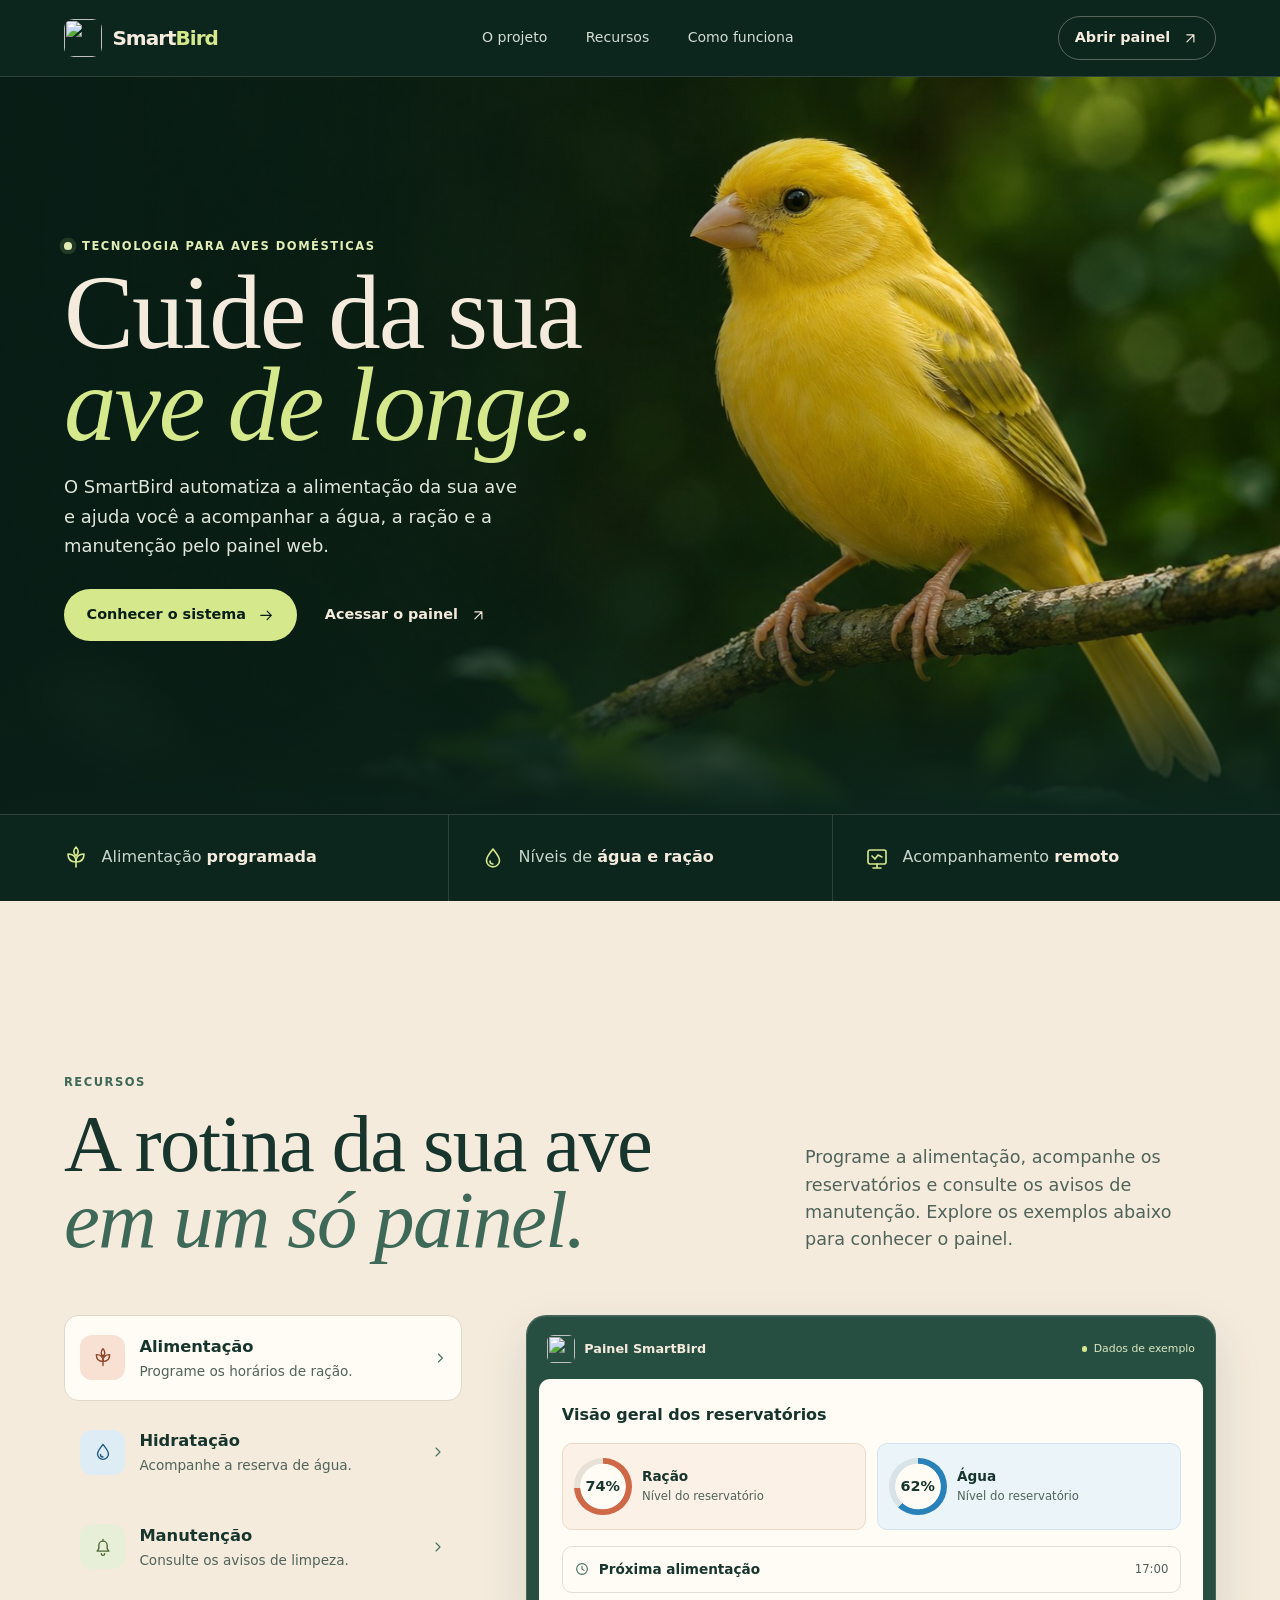
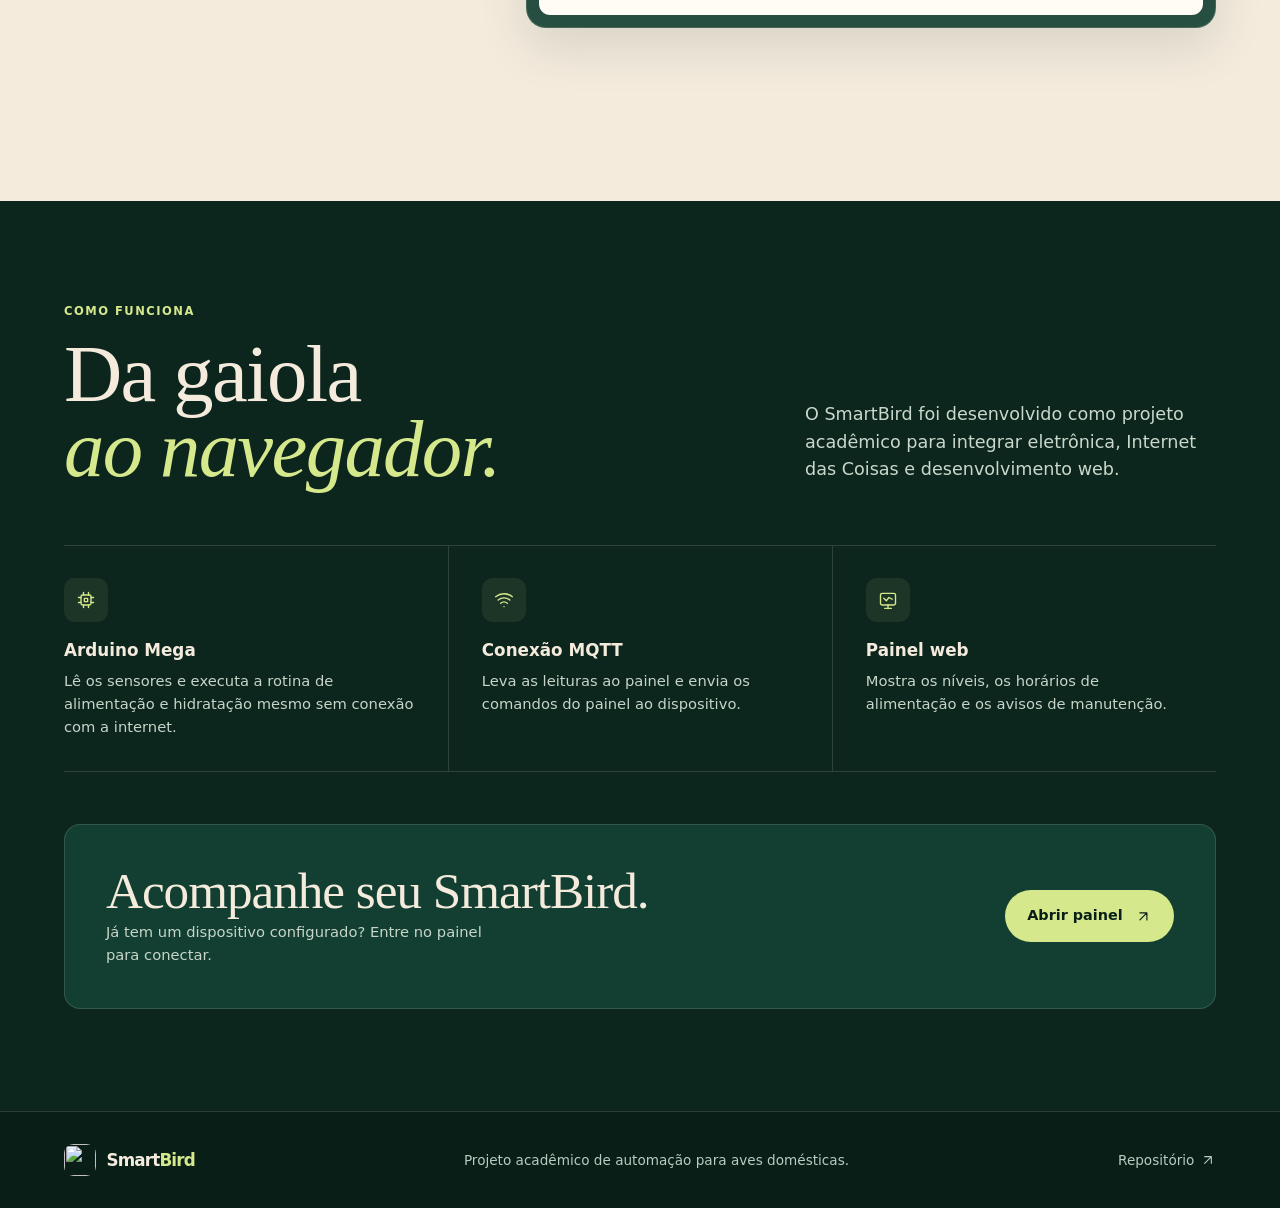
==== landingpage/index.html @ 2904a11d "Criação da landing page" ====
<!doctype html>
<html lang="pt-BR" data-type="product">
<head>
  <meta charset="utf-8">
  <meta name="viewport" content="width=device-width, initial-scale=1">
  <meta name="theme-color" content="#0c251d">
  <meta name="page-type" content="product">
  <meta name="site-kind" content="tech">
  <meta name="description" content="Conheça o SmartBird, um projeto de automação e monitoramento para aves domésticas com alimentação programada e acompanhamento dos reservatórios pelo painel web.">
  <meta property="og:title" content="SmartBird — Automação para aves domésticas">
  <meta property="og:description" content="Automação de alimentação, hidratação e monitoramento para aves domésticas.">
  <meta property="og:type" content="website">
  <meta property="og:image" content="./canario.jpg">
  <title>SmartBird — Automação para aves domésticas</title>
  <link rel="icon" href="../Sistema_Web/Logo_SmartBird_web.jpg" type="image/jpeg">
  <link rel="stylesheet" href="./landing.css">
  <script src="./landing.js" defer></script>
</head>
<body>
  <svg class="icon-library" xmlns="http://www.w3.org/2000/svg" aria-hidden="true">
    <symbol id="icon-up-right" viewBox="0 0 24 24"><path d="M7 17 17 7M7 7h10v10"/></symbol>
    <symbol id="icon-right" viewBox="0 0 24 24"><path d="M4 12h15m-6-6 6 6-6 6"/></symbol>
    <symbol id="icon-down" viewBox="0 0 24 24"><path d="M12 4v15m-6-6 6 6 6-6"/></symbol>
    <symbol id="icon-chevron" viewBox="0 0 24 24"><path d="m9 6 6 6-6 6"/></symbol>
    <symbol id="icon-feed" viewBox="0 0 24 24"><path d="M12 21v-5m0 0C6.5 16 4 12.5 4 8c4.5 0 8 2.5 8 8Zm0 0c0-5.5 3.5-8 8-8 0 4.5-2.5 8-8 8Zm0-6c-2.8-2.8-2.8-6 0-9 2.8 3 2.8 6.2 0 9Z"/></symbol>
    <symbol id="icon-water" viewBox="0 0 24 24"><path d="M12 3c3.2 4.1 6.5 7.6 6.5 11.4a6.5 6.5 0 0 1-13 0C5.5 10.6 8.8 7.1 12 3Z"/><path d="M9 15a3 3 0 0 0 3 3"/></symbol>
    <symbol id="icon-screen" viewBox="0 0 24 24"><rect x="3" y="4" width="18" height="14" rx="2"/><path d="M8 22h8m-4-4v4M7 10l3 3 3-4 4 2"/></symbol>
    <symbol id="icon-bell" viewBox="0 0 24 24"><path d="M5 17h14l-2-3v-4a5 5 0 0 0-10 0v4l-2 3Zm5 3a2 2 0 0 0 4 0M12 3v2"/></symbol>
    <symbol id="icon-clock" viewBox="0 0 24 24"><circle cx="12" cy="12" r="8"/><path d="M12 8v4l3 2"/></symbol>
    <symbol id="icon-board" viewBox="0 0 24 24"><rect x="6" y="6" width="12" height="12" rx="2"/><rect x="10" y="10" width="4" height="4" rx=".5"/><path d="M9 3v3m6-3v3m-6 12v3m6-3v3M3 9h3m-3 6h3m12-6h3m-3 6h3"/></symbol>
    <symbol id="icon-signal" viewBox="0 0 24 24"><path d="M2 8a16 16 0 0 1 20 0M5 12a11 11 0 0 1 14 0m-11 4a6 6 0 0 1 8 0m-4 4h.01"/></symbol>
  </svg>

  <a class="skip-link" href="#conteudo">Ir para o conteúdo</a>
  <header class="site-header" id="inicio">
    <div class="wrap header-wrap">
      <a class="brand" href="#inicio" aria-label="SmartBird, início">
        <img src="../Sistema_Web/Logo_SmartBird_web.jpg" alt="" width="38" height="38">
        <span>Smart<span>Bird</span></span>
      </a>
      <button class="menu-toggle" id="menu-toggle" type="button" aria-expanded="false" aria-controls="site-nav" aria-label="Menu de navegação">
        <span></span><span></span>
      </button>
      <nav class="site-nav" id="site-nav" aria-label="Navegação principal">
        <a href="#inicio">O projeto</a>
        <a href="#recursos">Recursos</a>
        <a href="#como-funciona">Como funciona</a>
      </nav>
      <a class="button button-outline header-action" href="../Sistema_Web/index.html" target="_blank" rel="noopener">
        Abrir painel <svg class="icon" aria-hidden="true"><use href="#icon-up-right"/></svg>
      </a>
    </div>
  </header>

  <main id="conteudo" tabindex="-1">
    <section class="hero" aria-labelledby="titulo">
      <div class="hero-main">
        <div class="hero-art">
          <img src="./canario.jpg" alt="Canário amarelo pousado em um galho" width="1536" height="1024" fetchpriority="high">
        </div>
        <div class="wrap hero-layout">
          <div class="hero-copy" data-enter>
            <p class="eyebrow hero-eyebrow"><span aria-hidden="true"></span> Tecnologia para aves domésticas</p>
            <h1 id="titulo">Cuide da sua <em>ave de longe.</em></h1>
            <p class="hero-description">O SmartBird automatiza a alimentação da sua ave e ajuda você a acompanhar a água, a ração e a manutenção pelo painel web.</p>
            <div class="hero-actions">
              <a class="button button-primary" href="#recursos">
                <span class="button-label"><span>Conhecer o sistema</span><span aria-hidden="true">Conhecer o sistema</span></span>
                <svg class="icon" aria-hidden="true"><use href="#icon-right"/></svg>
              </a>
              <a class="button button-text" href="../Sistema_Web/index.html" target="_blank" rel="noopener">
                Acessar o painel <svg class="icon" aria-hidden="true"><use href="#icon-up-right"/></svg>
              </a>
            </div>
          </div>
        </div>
      </div>
      <div class="hero-summary">
        <ul class="wrap summary-list" aria-label="Principais recursos">
          <li><svg class="icon" aria-hidden="true"><use href="#icon-feed"/></svg><span>Alimentação <strong>programada</strong></span></li>
          <li><svg class="icon" aria-hidden="true"><use href="#icon-water"/></svg><span>Níveis de <strong>água e ração</strong></span></li>
          <li><svg class="icon" aria-hidden="true"><use href="#icon-screen"/></svg><span>Acompanhamento <strong>remoto</strong></span></li>
        </ul>
      </div>
    </section>

    <section class="resources" id="recursos" aria-labelledby="recursos-titulo">
      <div class="wrap">
        <div class="section-intro">
          <div>
            <p class="eyebrow section-eyebrow">Recursos</p>
            <h2 id="recursos-titulo">A rotina da sua ave<br><em>em um só painel.</em></h2>
          </div>
          <p>Programe a alimentação, acompanhe os reservatórios e consulte os avisos de manutenção. Explore os exemplos abaixo para conhecer o painel.</p>
        </div>

        <div class="showcase">
          <div class="feature-tabs" data-demo-tablist role="tablist" aria-label="Recursos em demonstração" aria-orientation="vertical">
            <button class="feature-tab" id="tab-alimentacao" type="button" data-demo-tab role="tab" aria-selected="true" aria-controls="demo-alimentacao">
              <span class="feature-icon feature-food"><svg class="icon" aria-hidden="true"><use href="#icon-feed"/></svg></span>
              <span class="feature-text"><strong>Alimentação</strong><span>Programe os horários de ração.</span></span>
              <svg class="icon feature-arrow" aria-hidden="true"><use href="#icon-chevron"/></svg>
            </button>
            <button class="feature-tab" id="tab-hidratacao" type="button" data-demo-tab role="tab" aria-selected="false" aria-controls="demo-hidratacao" tabindex="-1">
              <span class="feature-icon feature-water"><svg class="icon" aria-hidden="true"><use href="#icon-water"/></svg></span>
              <span class="feature-text"><strong>Hidratação</strong><span>Acompanhe a reserva de água.</span></span>
              <svg class="icon feature-arrow" aria-hidden="true"><use href="#icon-chevron"/></svg>
            </button>
            <button class="feature-tab" id="tab-manutencao" type="button" data-demo-tab role="tab" aria-selected="false" aria-controls="demo-manutencao" tabindex="-1">
              <span class="feature-icon feature-care"><svg class="icon" aria-hidden="true"><use href="#icon-bell"/></svg></span>
              <span class="feature-text"><strong>Manutenção</strong><span>Consulte os avisos de limpeza.</span></span>
              <svg class="icon feature-arrow" aria-hidden="true"><use href="#icon-chevron"/></svg>
            </button>
          </div>

          <div class="demo-frame liquid-glass">
            <div class="demo-header">
              <div class="demo-brand"><img src="../Sistema_Web/Logo_SmartBird_web.jpg" alt="" width="28" height="28"> Painel SmartBird</div>
              <span class="demo-badge"><span aria-hidden="true"></span> Dados de exemplo</span>
            </div>

            <div class="demo-panel" id="demo-alimentacao" role="tabpanel" aria-labelledby="tab-alimentacao" tabindex="0">
              <h3>Visão geral dos reservatórios</h3>
              <div class="meters">
                <div class="meter meter-food">
                  <span class="meter-ring" style="--level: 74%">74%</span>
                  <div><strong>Ração</strong><span>Nível do reservatório</span></div>
                </div>
                <div class="meter meter-water">
                  <span class="meter-ring" style="--level: 62%">62%</span>
                  <div><strong>Água</strong><span>Nível do reservatório</span></div>
                </div>
              </div>
              <div class="demo-event">
                <svg class="icon" aria-hidden="true"><use href="#icon-clock"/></svg>
                <strong>Próxima alimentação</strong><span>17:00</span>
              </div>
            </div>

            <div class="demo-panel" id="demo-hidratacao" role="tabpanel" aria-labelledby="tab-hidratacao" tabindex="0" hidden>
              <h3>Reservatório de água</h3>
              <div class="meter meter-water meter-wide">
                <span class="meter-ring" style="--level: 62%">62%</span>
                <div><strong>Água disponível</strong><span>Nível medido pelo sensor</span></div>
              </div>
              <div class="demo-event">
                <svg class="icon" aria-hidden="true"><use href="#icon-water"/></svg>
                <strong>Hidratação automática</strong><span>Ativa</span>
              </div>
            </div>

            <div class="demo-panel" id="demo-manutencao" role="tabpanel" aria-labelledby="tab-manutencao" tabindex="0" hidden>
              <h3>Avisos de manutenção</h3>
              <div class="meter meter-wide">
                <span class="feature-icon feature-care"><svg class="icon" aria-hidden="true"><use href="#icon-bell"/></svg></span>
                <div><strong>Limpeza do reservatório</strong><span>Lembrete de manutenção da água</span></div>
              </div>
              <div class="demo-event">
                <svg class="icon" aria-hidden="true"><use href="#icon-clock"/></svg>
                <strong>Status do lembrete</strong><span>Pendente</span>
              </div>
            </div>
          </div>
        </div>
      </div>
    </section>

    <section class="architecture" id="como-funciona" aria-labelledby="arquitetura-titulo">
      <div class="wrap">
        <div class="section-intro">
          <div>
            <p class="eyebrow section-eyebrow">Como funciona</p>
            <h2 id="arquitetura-titulo">Da gaiola<br><em>ao navegador.</em></h2>
          </div>
          <p>O SmartBird foi desenvolvido como projeto acadêmico para integrar eletrônica, Internet das Coisas e desenvolvimento web.</p>
        </div>
        <ol class="architecture-flow">
          <li>
            <span class="flow-icon"><svg class="icon" aria-hidden="true"><use href="#icon-board"/></svg></span>
            <h3>Arduino Mega</h3>
            <p>Lê os sensores e executa a rotina de alimentação e hidratação mesmo sem conexão com a internet.</p>
          </li>
          <li>
            <span class="flow-icon"><svg class="icon" aria-hidden="true"><use href="#icon-signal"/></svg></span>
            <h3>Conexão MQTT</h3>
            <p>Leva as leituras ao painel e envia os comandos do painel ao dispositivo.</p>
          </li>
          <li>
            <span class="flow-icon"><svg class="icon" aria-hidden="true"><use href="#icon-screen"/></svg></span>
            <h3>Painel web</h3>
            <p>Mostra os níveis, os horários de alimentação e os avisos de manutenção.</p>
          </li>
        </ol>
        <div class="panel-cta">
          <div>
            <h3>Acompanhe seu SmartBird.</h3>
            <p>Já tem um dispositivo configurado? Entre no painel para conectar.</p>
          </div>
          <a class="button button-primary" href="../Sistema_Web/index.html" target="_blank" rel="noopener">
            <span class="button-label"><span>Abrir painel</span><span aria-hidden="true">Abrir painel</span></span>
            <svg class="icon" aria-hidden="true"><use href="#icon-up-right"/></svg>
          </a>
        </div>
      </div>
    </section>
  </main>

  <footer class="site-footer">
    <div class="wrap footer-wrap">
      <a class="brand" href="#inicio" aria-label="SmartBird, voltar ao início">
        <img src="../Sistema_Web/Logo_SmartBird_web.jpg" alt="" width="32" height="32" loading="lazy">
        <span>Smart<span>Bird</span></span>
      </a>
      <p>Projeto acadêmico de automação para aves domésticas.</p>
      <a class="footer-link" href="https://github.com/felipeduartep/SmartBird" target="_blank" rel="noopener">Repositório <svg class="icon" aria-hidden="true"><use href="#icon-up-right"/></svg></a>
    </div>
  </footer>
</body>
</html>
---- landingpage/landing.css ----
@font-face {
  font-family: 'Instrument Serif';
  font-style: normal;
  font-weight: 400;
  font-display: swap;
  src: url('./fonts/instrument-serif.woff2') format('woff2');
}

@font-face {
  font-family: 'Instrument Serif';
  font-style: italic;
  font-weight: 400;
  font-display: swap;
  src: url('./fonts/instrument-serif-italic.woff2') format('woff2');
}

@font-face {
  font-family: Inter;
  font-style: normal;
  font-weight: 400 700;
  font-display: swap;
  src: url('./fonts/inter.woff2') format('woff2');
}

:root {
  --forest: #123f32;
  --forest-dark: #0c251d;
  --forest-deep: #081e17;
  --green: #16a66a;
  --cream: #f4ebdd;
  --paper: #fffcf6;
  --orange: #f26a3d;
  --ink: #17352d;
  --muted: #50635a;
  --lime: #d5e88c;
  --line-light: #ded8ca;
  --line-dark: #f4ebdd26;
  --gutter: clamp(1.25rem, 5vw, 5rem);
  --display-font: 'Instrument Serif', Georgia, serif;
  --body-font: Inter, system-ui, sans-serif;
  --motion: 220ms cubic-bezier(.2, .75, .25, 1);
  color: var(--cream);
  background: var(--forest-dark);
  font: 400 100%/1.55 var(--body-font);
  font-synthesis: none;
}

*, *::before, *::after { box-sizing: border-box; }
html { scroll-behavior: smooth; }
body { margin: 0; }
img { display: block; max-width: 100%; }
button { font: inherit; }
a { color: inherit; text-decoration: none; }
h1, h2, h3, p, ul, ol { margin: 0; }
[hidden] { display: none !important; }
::selection { color: var(--forest-deep); background: var(--lime); }
:focus-visible { outline: 2px solid var(--orange); outline-offset: 5px; }

.wrap { width: min(100% - 2 * var(--gutter), 80rem); margin-inline: auto; }
.icon-library { position: absolute; width: 0; height: 0; overflow: hidden; }
.icon {
  width: 1.25rem;
  height: 1.25rem;
  flex: none;
  fill: none;
  stroke: currentColor;
  stroke-width: 1.65;
  stroke-linecap: round;
  stroke-linejoin: round;
}

.skip-link {
  position: fixed;
  z-index: 10;
  inset: 1rem auto auto 1rem;
  padding: .65rem 1rem;
  border-radius: .5rem;
  color: var(--forest-deep);
  background: var(--lime);
  transform: translateY(-180%);
}
.skip-link:focus { transform: none; }

.site-header { position: relative; z-index: 2; border-bottom: 1px solid var(--line-dark); }
.header-wrap { min-height: 4.75rem; display: flex; align-items: center; justify-content: space-between; gap: 2rem; }
.brand { display: inline-flex; align-items: center; gap: .65rem; min-height: 2.75rem; flex: none; font-size: 1.25rem; font-weight: 700; letter-spacing: -.05em; }
.brand img { border-radius: .6rem; }
.brand span span { color: var(--lime); }
.site-nav { display: flex; align-items: center; gap: clamp(1.25rem, 3vw, 2.8rem); font-size: .88rem; color: #d3ddd5; }
.site-nav a, .footer-link { position: relative; display: inline-flex; align-items: center; min-height: 2.75rem; }
.site-nav a::after, .footer-link::after {
  content: '';
  position: absolute;
  inset: auto 0 .5rem;
  height: 1px;
  background: currentColor;
  transform: scaleX(0);
  transform-origin: left;
  transition: transform var(--motion);
}
.site-nav a:hover, .footer-link:hover { color: var(--lime); }
.site-nav a:hover::after, .footer-link:hover::after { transform: scaleX(1); }
.menu-toggle { display: none; }

.button {
  display: inline-flex;
  align-items: center;
  justify-content: center;
  gap: .75rem;
  min-height: 3.25rem;
  padding: .7rem 1.35rem;
  border: 1px solid transparent;
  border-radius: 100rem;
  font-weight: 600;
  font-size: .9rem;
  line-height: 1.1;
  transition: background var(--motion), border-color var(--motion), color var(--motion), transform var(--motion);
}
.button .icon { width: 1.05rem; height: 1.05rem; }
.button:hover { transform: translateY(-2px); }
.button:active { transform: translateY(1px); }
.button-outline { min-height: 2.75rem; padding-inline: 1rem; border-color: #f4ebdd54; }
.button-outline:hover { background: #f4ebdd12; border-color: var(--lime); }
.button-primary { background: var(--lime); color: var(--forest-deep); }
.button-primary:hover { background: #e7f1ac; }
.button-text { padding-inline: .65rem; color: var(--cream); }
.button-text:hover { color: var(--lime); }
.button-label { display: inline-block; position: relative; overflow: clip; }
.button-label span { display: block; padding-block: .15em; transition: transform var(--motion); }
.button-label span + span { position: absolute; inset: 100% 0 auto; }
.button-primary:hover .button-label span { transform: translateY(-100%); }

.hero { min-height: calc(100svh - 4.75rem); display: flex; flex-direction: column; isolation: isolate; }
.hero-main { flex: 1; position: relative; overflow: clip; display: grid; align-items: center; min-height: 38rem; }
.hero-art { position: absolute; z-index: -1; inset: 0; overflow: clip; background: var(--forest-deep); }
.hero-art img { width: 100%; height: 100%; object-fit: cover; object-position: 50% 47%; }
.hero-art::after {
  content: '';
  position: absolute;
  inset: 0;
  background:
    linear-gradient(90deg, #081e17eb 0%, #081e17a6 28%, #081e1738 54%, transparent 72%),
    linear-gradient(0deg, var(--forest-dark) 0%, #0c251d55 16%, transparent 42%);
}
.hero-layout { display: grid; align-items: center; padding-block: 3.25rem 4rem; }
.hero-copy { max-width: 43rem; }
.eyebrow { font-size: .72rem; font-weight: 700; letter-spacing: .13em; line-height: 1.4; text-transform: uppercase; }
.hero-eyebrow { display: flex; align-items: center; gap: .65rem; color: #e2edb6; }
.hero-eyebrow span, .demo-badge span { width: .48rem; height: .48rem; flex: none; border-radius: 50%; background: currentColor; }
.hero-eyebrow span { box-shadow: 0 0 0 .27rem #d5e88c23; }
h1, h2, .panel-cta h3 { font-family: var(--display-font); font-weight: 400; }
h1 { margin: .85rem 0 1.4rem; font-size: clamp(4.15rem, 8.2vw, 8.5rem); line-height: .87; letter-spacing: -.02em; }
h1 em { display: block; color: var(--lime); }
.hero-description { color: #e1e6db; max-width: 29rem; font-size: clamp(1rem, 1.4vw, 1.19rem); line-height: 1.65; }
.hero-actions { display: flex; flex-wrap: wrap; align-items: center; gap: .6rem 1rem; margin-top: 1.75rem; }

.hero-summary { border-top: 1px solid var(--line-dark); }
.summary-list { display: grid; grid-template-columns: repeat(3, 1fr); padding: 0; list-style: none; }
.summary-list li { display: flex; align-items: center; gap: .85rem; min-height: 5.4rem; padding: 1rem clamp(.9rem, 2.5vw, 2.5rem); color: #c8d5cb; }
.summary-list li:first-child { padding-inline-start: 0; }
.summary-list li + li { border-inline-start: 1px solid var(--line-dark); }
.summary-list .icon { width: 1.5rem; height: 1.5rem; color: var(--lime); }
.summary-list strong { color: var(--cream); font-weight: 600; }

.resources, .architecture { display: grid; align-items: center; min-height: 100svh; padding-block: clamp(4rem, 8vw, 7.25rem); }
.resources { color: var(--ink); background: var(--cream); }
.section-intro { display: grid; grid-template-columns: minmax(0, 1.25fr) minmax(0, .75fr); align-items: end; gap: 1.5rem 3.5rem; margin-bottom: clamp(2rem, 4.5vw, 4rem); }
.section-eyebrow { color: #3e6857; margin-bottom: 1rem; }
.section-intro h2 { font-size: clamp(3.5rem, 6.3vw, 6.5rem); line-height: .94; letter-spacing: -.02em; }
.section-intro h2 em { color: #3e6857; }
.section-intro > p { color: var(--muted); max-width: 27rem; padding-bottom: .25rem; font-size: clamp(1rem, 1.5vw, 1.1rem); }

.showcase { display: grid; grid-template-columns: minmax(15rem, .78fr) minmax(0, 1.35fr); gap: clamp(1.25rem, 5vw, 5rem); align-items: start; }
.feature-tabs { display: grid; gap: .55rem; }
.feature-tab {
  width: 100%;
  display: grid;
  grid-template-columns: auto minmax(0, 1fr) auto;
  align-items: center;
  gap: .9rem;
  min-height: 5.35rem;
  padding: .75rem .95rem;
  border: 1px solid transparent;
  border-radius: .9rem;
  color: var(--ink);
  text-align: left;
  background: transparent;
  cursor: pointer;
  transition: background var(--motion), border-color var(--motion);
}
.feature-tab:hover { background: #fffaf0a8; }
.feature-tab[aria-selected='true'] { background: var(--paper); border-color: var(--line-light); }
.feature-icon { display: grid; place-items: center; width: 2.8rem; height: 2.8rem; flex: none; border-radius: .75rem; }
.feature-food { color: #8d4529; background: #f8e1d2; }
.feature-water { color: #205a83; background: #ddecf5; }
.feature-care { color: #4c6930; background: #e8efd8; }
.feature-text { display: grid; gap: .1rem; }
.feature-text strong { font-size: 1.02rem; }
.feature-text span { color: var(--muted); font-size: .85rem; }
.feature-arrow { width: 1rem; color: #42715e; transition: transform var(--motion); }
.feature-tab:hover .feature-arrow, .feature-tab[aria-selected='true'] .feature-arrow { transform: translateX(.15rem); }

.liquid-glass {
  border: 1px solid #f4ebdd28;
  background: #123f32e8;
  backdrop-filter: blur(18px) saturate(130%);
  box-shadow: inset 0 1px 0 #ffffff19, 0 1.2rem 3rem #17352d20;
}
.demo-frame { padding: .75rem; border-radius: 1.25rem; color: var(--cream); }
.demo-header { min-height: 3.2rem; display: flex; align-items: center; justify-content: space-between; gap: .5rem; padding: .15rem .5rem .7rem; }
.demo-brand { display: flex; align-items: center; gap: .55rem; font-size: .8rem; font-weight: 700; }
.demo-brand img { border-radius: .4rem; }
.demo-badge { display: inline-flex; align-items: center; gap: .4rem; flex: none; color: #dbe9c1; font-size: .68rem; }
.demo-badge span { width: .35rem; height: .35rem; color: var(--lime); }
.demo-panel { display: grid; gap: 1rem; min-height: 14.75rem; padding: clamp(.9rem, 2vw, 1.4rem); border-radius: .7rem; color: var(--ink); background: var(--paper); }
.demo-panel h3 { font-size: 1rem; line-height: 1.35; align-self: center; }
.meters { display: grid; grid-template-columns: repeat(2, minmax(0, 1fr)); gap: .7rem; }
.meter { display: flex; align-items: center; gap: .65rem; min-width: 0; padding: .7rem; border: 1px solid #e2e0d4; border-radius: .63rem; background: #f6f4ec; }
.meter-food { --meter-accent: #ce6847; background: #fcf1e6; border-color: #edd9c8; }
.meter-water { --meter-accent: #2981b9; background: #eaf4f9; border-color: #d2e5ef; }
.meter-ring {
  display: grid;
  width: 3.6rem;
  aspect-ratio: 1;
  flex: none;
  place-items: center;
  border-radius: 50%;
  background: radial-gradient(circle, var(--paper) 55%, transparent 57%), conic-gradient(var(--meter-accent) var(--level), #17352d16 var(--level));
  font-size: .9rem;
  font-weight: 700;
}
.meter > div { display: grid; gap: .15rem; }
.meter strong, .demo-event strong { font-size: .85rem; line-height: 1.25; }
.meter > div > span, .demo-event > span { font-size: .73rem; color: var(--muted); }
.meter-wide { gap: .9rem; }
.demo-event { display: flex; align-items: center; gap: .55rem; min-height: 2.7rem; padding: .45rem .7rem; border: 1px solid #e2e0d4; border-radius: .63rem; }
.demo-event .icon { width: 1rem; height: 1rem; color: #42715e; }
.demo-event > span { margin-inline-start: auto; white-space: nowrap; }

.architecture { background: var(--forest-dark); }
.architecture .section-eyebrow, .architecture .section-intro h2 em { color: var(--lime); }
.architecture .section-intro > p { color: #cad8cc; }
.architecture-flow { display: grid; grid-template-columns: repeat(3, minmax(0, 1fr)); list-style: none; padding: 0; border-block: 1px solid var(--line-dark); }
.architecture-flow li { min-width: 0; padding: clamp(1.15rem, 2.7vw, 2.05rem) clamp(1rem, 2.7vw, 2.05rem); }
.architecture-flow li:first-child { padding-inline-start: 0; }
.architecture-flow li + li { border-inline-start: 1px solid var(--line-dark); }
.flow-icon { display: grid; place-items: center; width: 2.75rem; height: 2.75rem; border-radius: .65rem; color: var(--lime); background: #d5e88c15; margin-bottom: .9rem; }
.architecture-flow h3 { margin-bottom: .45rem; font-size: 1.05rem; }
.architecture-flow p, .panel-cta p { color: #c7d5c9; font-size: .92rem; max-width: 25rem; }
.panel-cta { display: flex; justify-content: space-between; gap: 1.25rem; align-items: center; margin-top: clamp(1.5rem, 4vw, 3.5rem); padding: clamp(1.25rem, 3.2vw, 2.6rem); background: var(--forest); border: 1px solid var(--line-dark); border-radius: 1rem; }
.panel-cta h3 { margin-bottom: .3rem; font-size: clamp(2.15rem, 4vw, 3.75rem); line-height: 1; letter-spacing: -.02em; }
.panel-cta .button { flex-shrink: 0; }

.site-footer { border-top: 1px solid var(--line-dark); background: var(--forest-deep); }
.footer-wrap { min-height: 6rem; display: flex; align-items: center; justify-content: space-between; gap: 1.25rem; padding-block: 1rem; }
.footer-wrap .brand { font-size: 1.05rem; }
.footer-wrap p, .footer-link { color: #b9ccc0; font-size: .85rem; }
.footer-link { gap: .35rem; flex: none; }
.footer-link .icon { width: 1rem; height: 1rem; }

@media (prefers-reduced-motion: no-preference) {
  [data-enter] > * { animation: fade-rise .65s ease-out both; }
  [data-enter] > h1 { animation-delay: 70ms; }
  [data-enter] > .hero-description { animation-delay: 145ms; }
  [data-enter] > .hero-actions { animation-delay: 215ms; }

  @supports (animation-timeline: view()) {
    @media (min-width: 801px) {
      .hero-art img { animation: horizon-rise linear both; animation-timeline: view(); animation-range: exit 0% exit 100%; }
    }
  }
}
@keyframes fade-rise { from { opacity: 0; transform: translateY(.85rem); } to { opacity: 1; transform: none; } }
@keyframes horizon-rise { from { transform: scale(1.02); } to { transform: translateY(1.75rem) scale(1.1); } }

@media (max-width: 1000px) {
  .summary-list li { font-size: .88rem; }
  .showcase { gap: 1.4rem; }
  .meters .meter { flex-wrap: wrap; }
  .hero-art img { object-position: 61% 47%; }
}

@media (max-width: 800px) {
  .header-wrap { min-height: 4.25rem; gap: .65rem; }
  .header-action { margin-inline-start: auto; }
  .site-nav {
    display: none;
    position: absolute;
    inset: 100% 0 auto;
    padding: .8rem var(--gutter) 1.2rem;
    border-bottom: 1px solid var(--line-dark);
    background: var(--forest-dark);
    box-shadow: 0 .65rem 1.1rem #081e1766;
  }
  .site-header[data-menu-open] .site-nav { display: grid; gap: .15rem; }
  .site-nav a { width: fit-content; }
  .menu-toggle {
    display: grid;
    place-content: center;
    order: 1;
    gap: .32rem;
    width: 2.75rem;
    height: 2.75rem;
    flex: none;
    border: 1px solid #f4ebdd54;
    border-radius: 50%;
    background: transparent;
    color: var(--cream);
    cursor: pointer;
  }
  .menu-toggle:hover { background: #f4ebdd12; }
  .menu-toggle span { width: 1rem; height: 1px; background: currentColor; transition: transform var(--motion); }
  .menu-toggle[aria-expanded='true'] span:first-child { transform: translateY(.19rem) rotate(45deg); }
  .menu-toggle[aria-expanded='true'] span:last-child { transform: translateY(-.19rem) rotate(-45deg); }
  .hero { min-height: calc(100svh - 4.25rem); }
  .hero-main { min-height: 34rem; }
  .hero-art img { object-position: 65% 48%; }
  .hero-copy { max-width: 32rem; }
  .hero-description { max-width: 24rem; }
  .summary-list li { gap: .55rem; }
  .summary-list .icon { width: 1.25rem; height: 1.25rem; }
  .section-intro { gap: 1rem 1.5rem; }
  .showcase { grid-template-columns: minmax(11rem, .72fr) minmax(0, 1.2fr); }
  .feature-tab { gap: .55rem; padding: .65rem; }
  .feature-icon { width: 2.45rem; height: 2.45rem; }
  .meter-ring { width: 3.1rem; }
}

@media (max-width: 600px) {
  .brand { font-size: 1.13rem; gap: .5rem; }
  .header-wrap .brand img { width: 2.05rem; height: 2.05rem; }
  .header-action { padding-inline: .7rem; font-size: .78rem; gap: .35rem; }
  .header-action .icon { width: .9rem; height: .9rem; }
  .hero-main { min-height: auto; }
  .hero-layout { padding-block: 2.75rem max(15.75rem, 58vw); }
  .hero-art { inset: auto 0 0; height: max(19.5rem, 68vw); }
  .hero-art img { object-position: 78% 55%; }
  .hero-art::after { background: linear-gradient(180deg, var(--forest-dark) 0%, #0c251d17 25%, transparent 74%, var(--forest-dark) 100%); }
  h1 { margin-block: .8rem 1.2rem; font-size: clamp(3.15rem, 14vw, 4.5rem); line-height: .94; }
  .hero-description { line-height: 1.5; }
  .hero-actions { margin-top: 1.15rem; gap: .2rem .7rem; }
  .hero-actions .button { min-height: 2.9rem; font-size: .83rem; gap: .35rem; }
  .hero-actions .button-primary { padding-inline: .9rem; }
  .hero-actions .button-text { padding-inline: .2rem; }
  .summary-list { grid-template-columns: 1fr; padding-block: .4rem; }
  .summary-list li, .summary-list li:first-child { min-height: 2.85rem; padding: .45rem 0; }
  .summary-list li + li { border-inline-start: 0; border-top: 1px solid var(--line-dark); }
  .resources, .architecture { min-height: auto; padding-block: 4rem; }
  .section-intro, .showcase { grid-template-columns: 1fr; }
  .section-intro { margin-bottom: 1.75rem; }
  .section-intro h2 { font-size: clamp(3rem, 12vw, 5rem); }
  .section-eyebrow { margin-bottom: .7rem; }
  .showcase { gap: 1rem; }
  .feature-tabs { gap: .3rem; }
  .feature-tab { min-height: 4.25rem; gap: .75rem; }
  .demo-frame { padding: .55rem; }
  .demo-header { padding-inline: .25rem; }
  .meter > div > span { font-size: .68rem; }
  .architecture-flow { grid-template-columns: 1fr; }
  .architecture-flow li, .architecture-flow li:first-child { padding-inline: 0; }
  .architecture-flow li + li { border-inline-start: 0; border-top: 1px solid var(--line-dark); }
  .panel-cta { flex-direction: column; align-items: stretch; }
  .footer-wrap { flex-wrap: wrap; gap: .15rem .8rem; }
  .footer-wrap p { order: 1; width: 100%; }
}

@media (max-width: 350px) {
  .hero-actions .button { width: 100%; }
  .header-action { padding-inline: .5rem; white-space: nowrap; }
  .header-action .icon { display: none; }
  .demo-header { align-items: start; flex-direction: column; gap: .3rem; }
  .demo-event { gap: .35rem; }
}

@media (prefers-reduced-motion: reduce) {
  *, *::before, *::after { scroll-behavior: auto !important; animation: none !important; transition: none !important; }
}
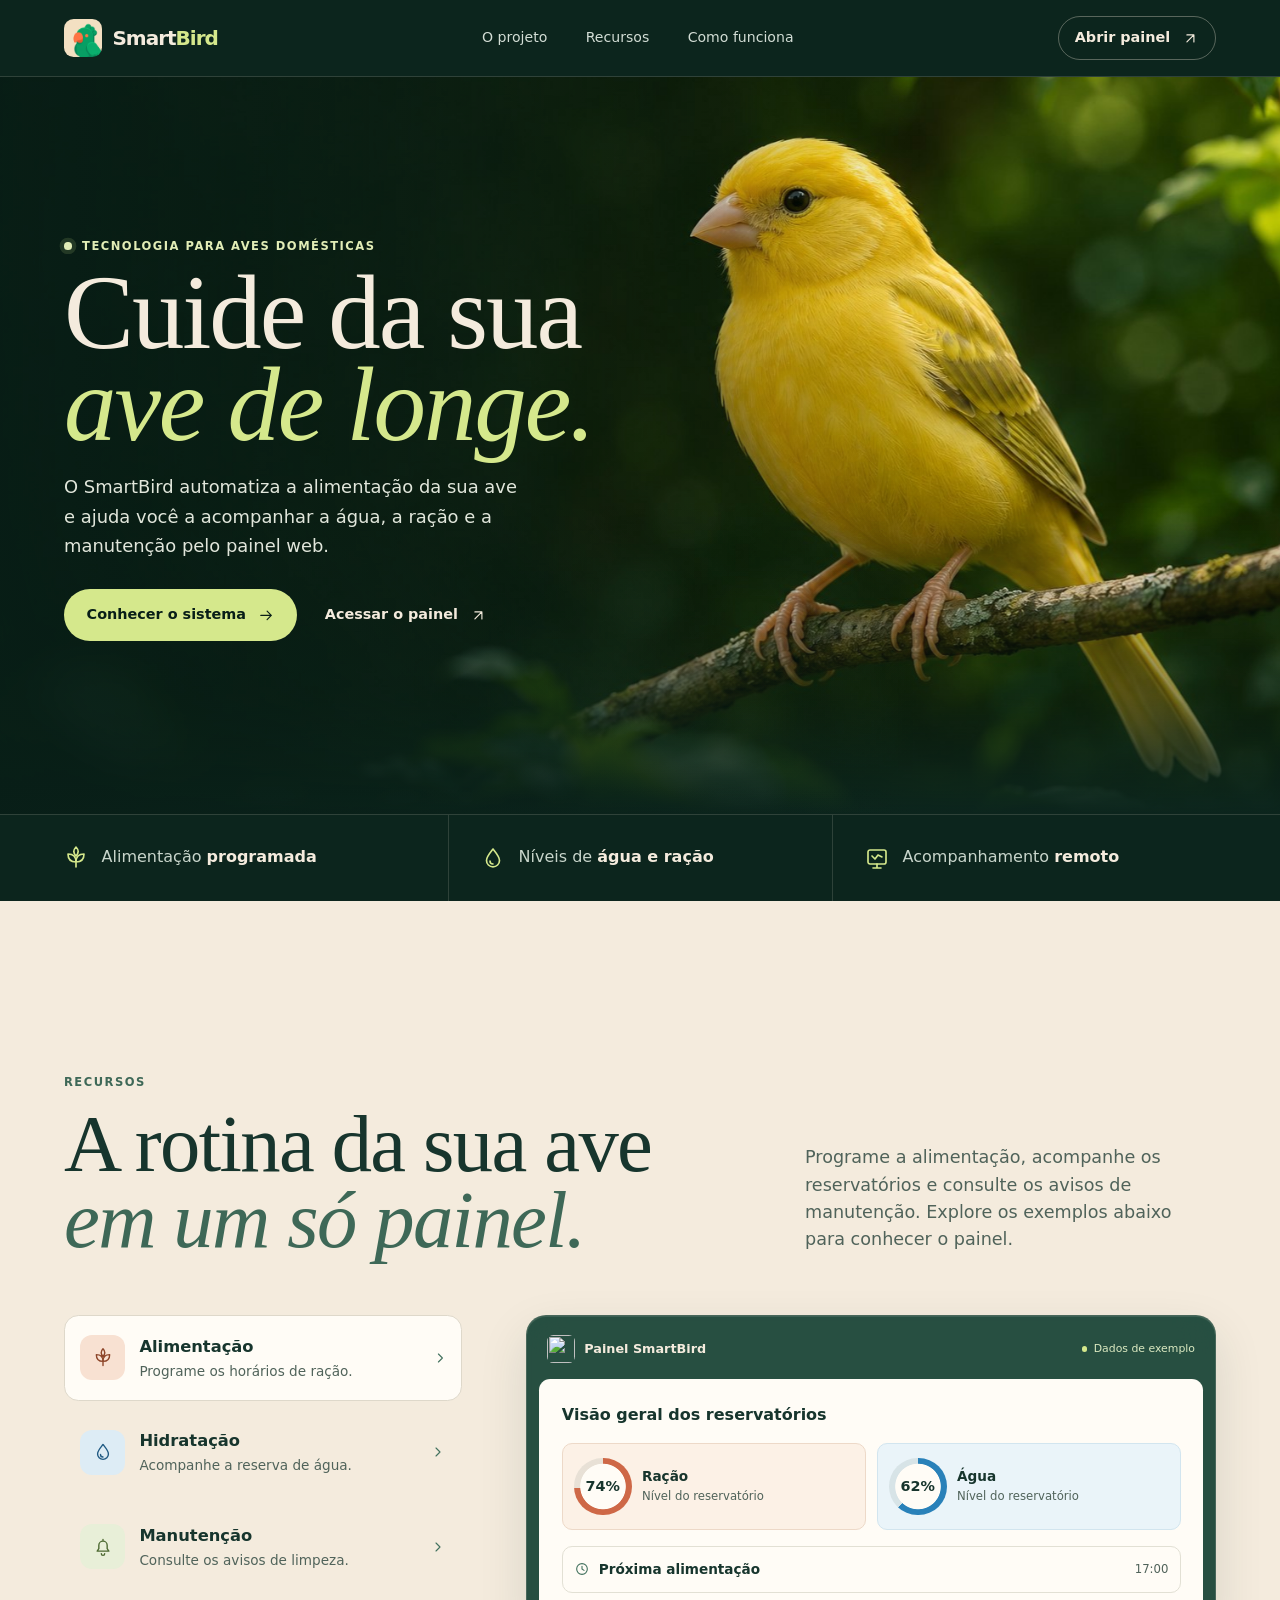
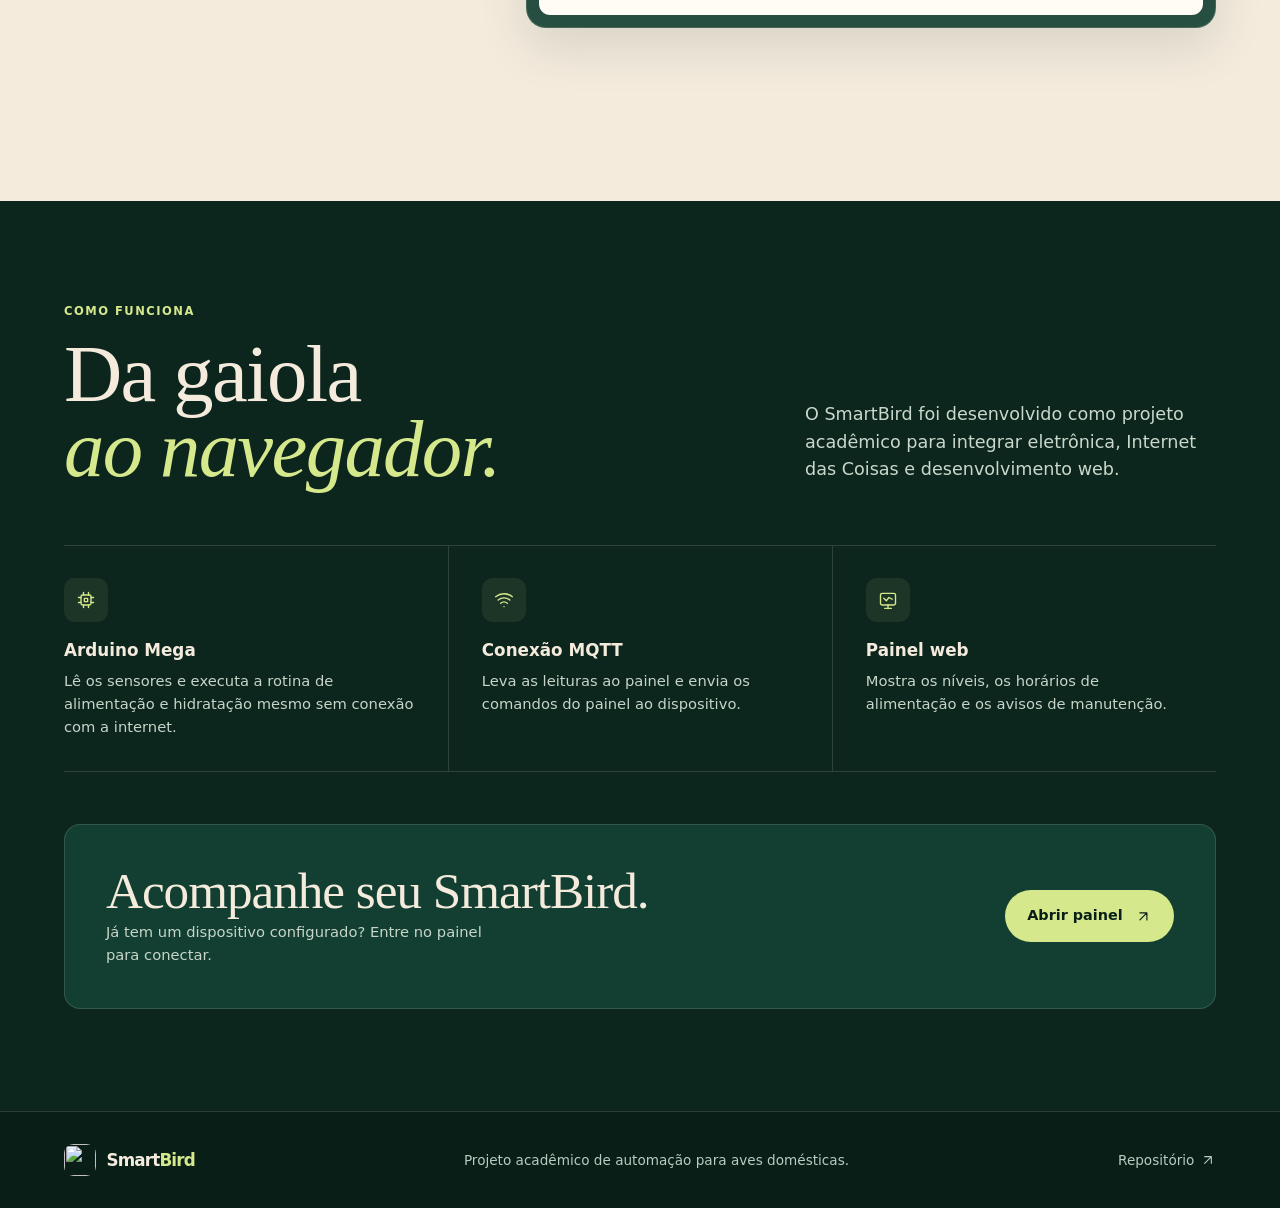
==== commit fec47334: "Update: landingpage" ====
--- a/landingpage/index.html
+++ b/landingpage/index.html
@@ -35,7 +35,7 @@
   <header class="site-header" id="inicio">
     <div class="wrap header-wrap">
       <a class="brand" href="#inicio" aria-label="SmartBird, início">
-        <img src="../Sistema_Web/Logo_SmartBird_web.jpg" alt="" width="38" height="38">
+        <img src="Logo_SmartBird_web.jpg" alt="" width="38" height="38">
         <span>Smart<span>Bird</span></span>
       </a>
       <button class="menu-toggle" id="menu-toggle" type="button" aria-expanded="false" aria-controls="site-nav" aria-label="Menu de navegação">
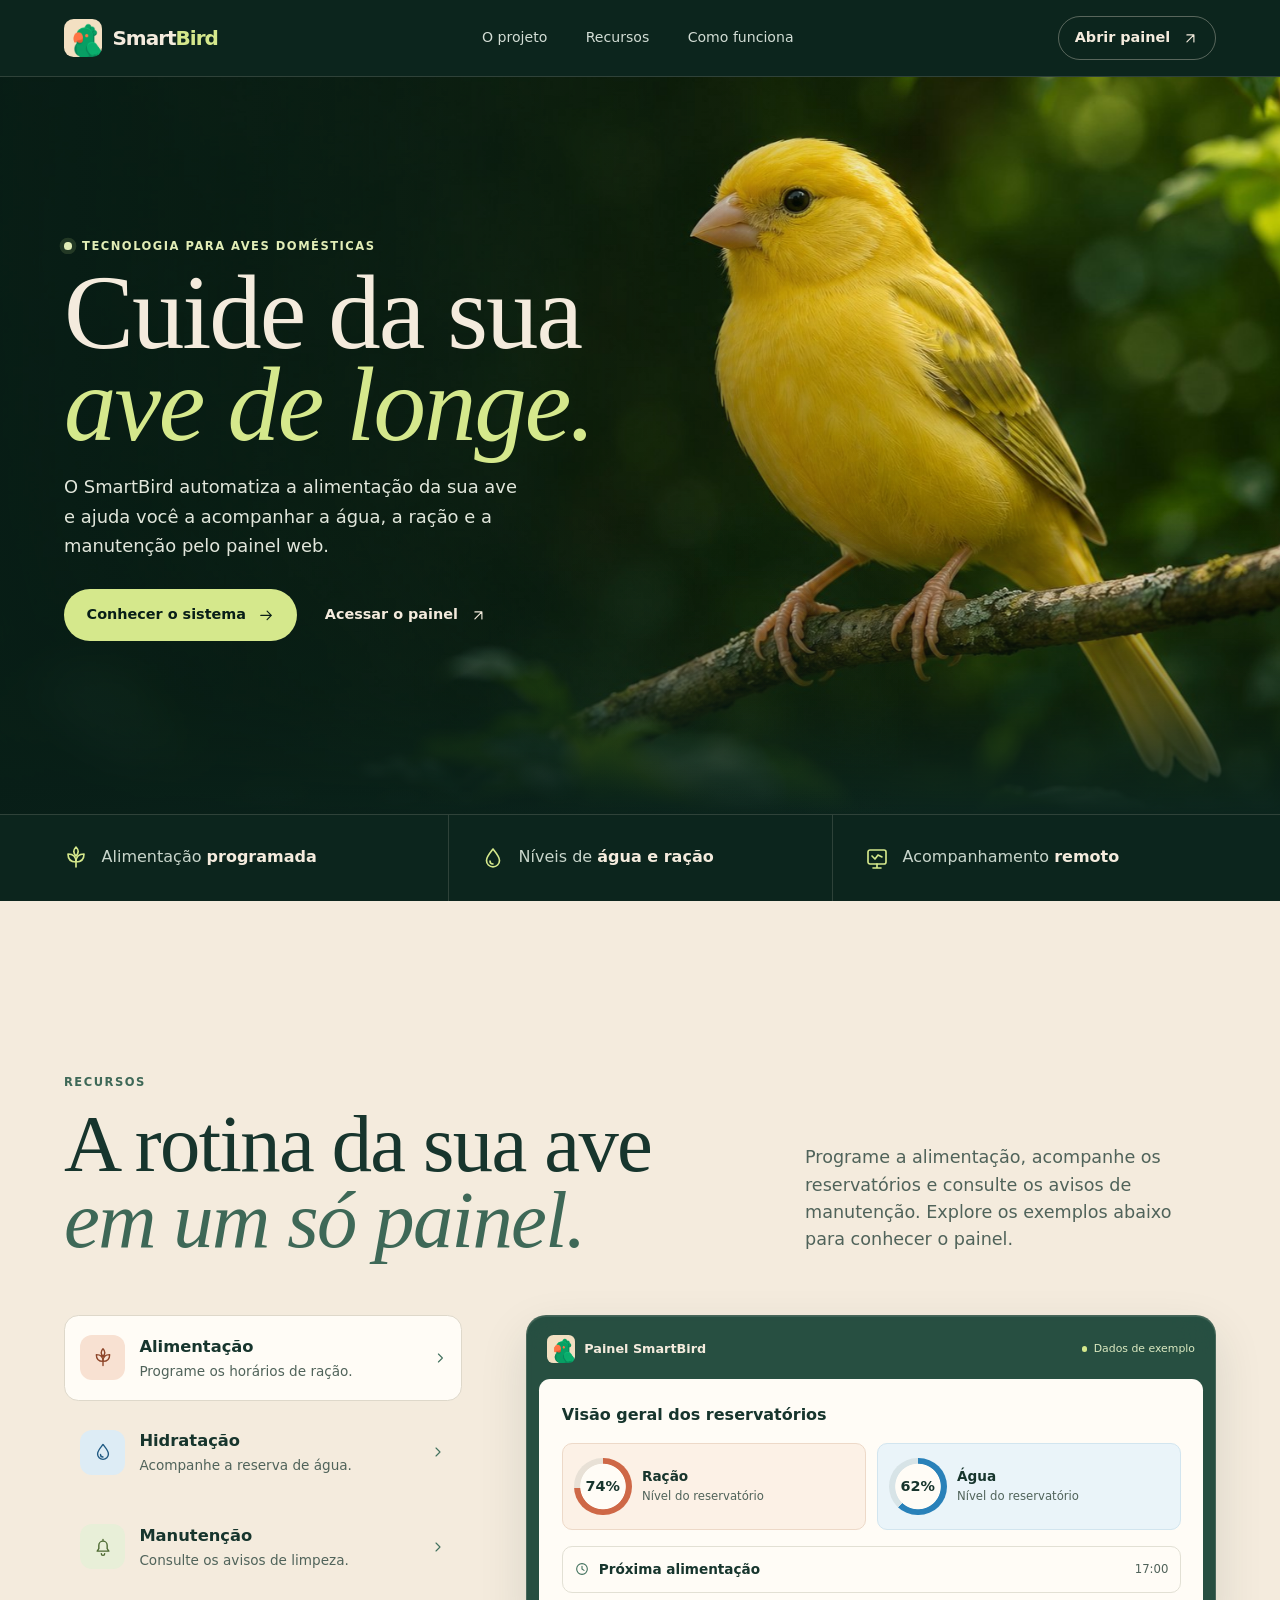
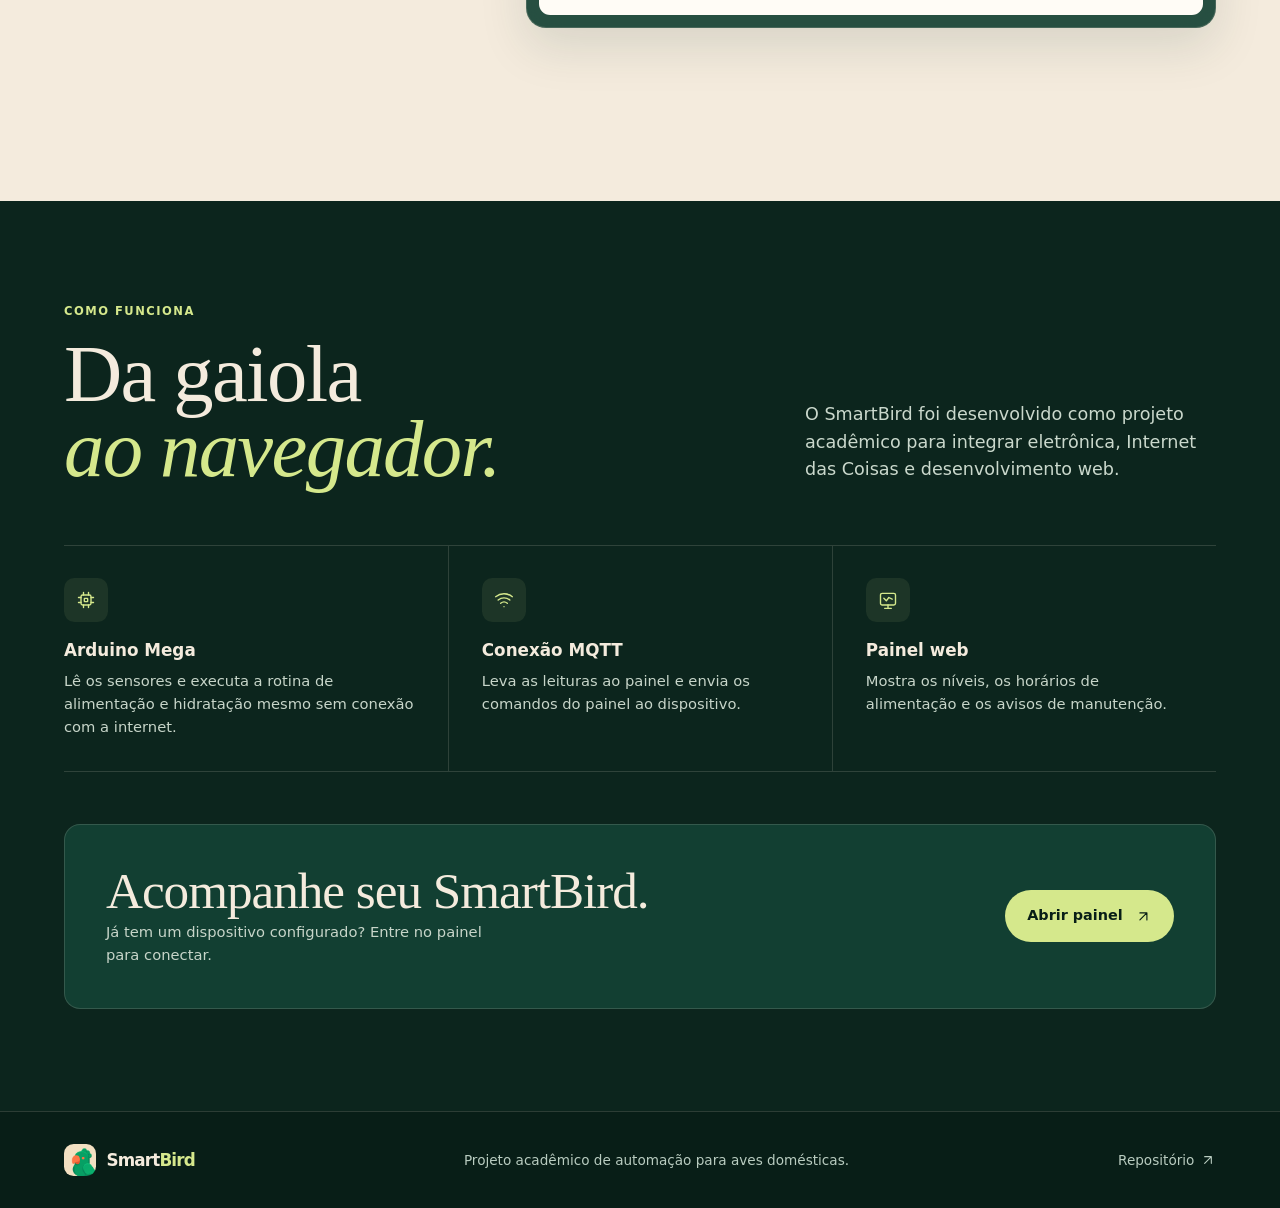
==== commit be53a57a: "Correção de imagens no site, organização de pastas" ====
--- a/landingpage/index.html
+++ b/landingpage/index.html
@@ -12,7 +12,7 @@
   <meta property="og:type" content="website">
   <meta property="og:image" content="./canario.jpg">
   <title>SmartBird — Automação para aves domésticas</title>
-  <link rel="icon" href="../Sistema_Web/Logo_SmartBird_web.jpg" type="image/jpeg">
+  <link rel="icon" href="Logo_SmartBird_web.jpg" type="image/jpeg">
   <link rel="stylesheet" href="./landing.css">
   <script src="./landing.js" defer></script>
 </head>
@@ -46,7 +46,7 @@
         <a href="#recursos">Recursos</a>
         <a href="#como-funciona">Como funciona</a>
       </nav>
-      <a class="button button-outline header-action" href="../Sistema_Web/index.html" target="_blank" rel="noopener">
+      <a class="button button-outline header-action" href="https://smartbirdproject.vercel.app/" target="_blank" rel="noopener">
         Abrir painel <svg class="icon" aria-hidden="true"><use href="#icon-up-right"/></svg>
       </a>
     </div>
@@ -68,7 +68,7 @@
                 <span class="button-label"><span>Conhecer o sistema</span><span aria-hidden="true">Conhecer o sistema</span></span>
                 <svg class="icon" aria-hidden="true"><use href="#icon-right"/></svg>
               </a>
-              <a class="button button-text" href="../Sistema_Web/index.html" target="_blank" rel="noopener">
+              <a class="button button-text" href="https://smartbirdproject.vercel.app/" target="_blank" rel="noopener">
                 Acessar o painel <svg class="icon" aria-hidden="true"><use href="#icon-up-right"/></svg>
               </a>
             </div>
@@ -115,7 +115,7 @@
 
           <div class="demo-frame liquid-glass">
             <div class="demo-header">
-              <div class="demo-brand"><img src="../Sistema_Web/Logo_SmartBird_web.jpg" alt="" width="28" height="28"> Painel SmartBird</div>
+              <div class="demo-brand"><img src="Logo_SmartBird_web.jpg" alt="" width="28" height="28"> Painel SmartBird</div>
               <span class="demo-badge"><span aria-hidden="true"></span> Dados de exemplo</span>
             </div>
 
@@ -196,7 +196,7 @@
             <h3>Acompanhe seu SmartBird.</h3>
             <p>Já tem um dispositivo configurado? Entre no painel para conectar.</p>
           </div>
-          <a class="button button-primary" href="../Sistema_Web/index.html" target="_blank" rel="noopener">
+          <a class="button button-primary" href="https://smartbirdproject.vercel.app/" target="_blank" rel="noopener">
             <span class="button-label"><span>Abrir painel</span><span aria-hidden="true">Abrir painel</span></span>
             <svg class="icon" aria-hidden="true"><use href="#icon-up-right"/></svg>
           </a>
@@ -208,7 +208,7 @@
   <footer class="site-footer">
     <div class="wrap footer-wrap">
       <a class="brand" href="#inicio" aria-label="SmartBird, voltar ao início">
-        <img src="../Sistema_Web/Logo_SmartBird_web.jpg" alt="" width="32" height="32" loading="lazy">
+        <img src="Logo_SmartBird_web.jpg" alt="" width="32" height="32" loading="lazy">
         <span>Smart<span>Bird</span></span>
       </a>
       <p>Projeto acadêmico de automação para aves domésticas.</p>
